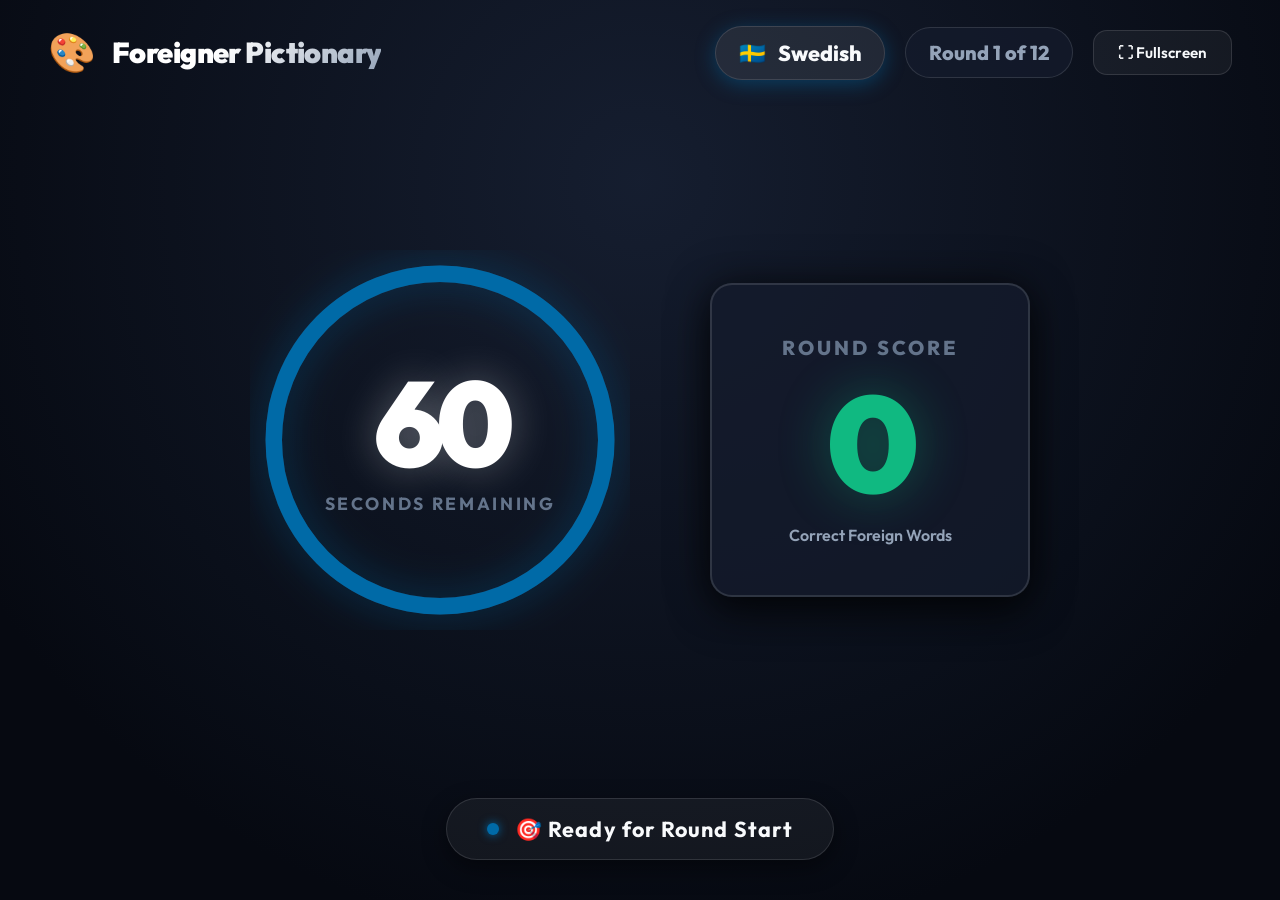
==== display.html @ 97b7d01d "Host and audience screen" ====
<!DOCTYPE html>
<html lang="en" data-lang="swedish">
<head>
  <meta charset="UTF-8">
  <meta name="viewport" content="width=device-width, initial-scale=1.0">
  <title>Foreigner Pictionary — Crowd Display</title>
  <link rel="stylesheet" href="src/css/main.css">
  <link rel="stylesheet" href="src/css/display.css">
</head>
<body class="display-body">
  <!-- Top Crowd Bar -->
  <header class="crowd-header">
    <div class="crowd-brand">
      <span style="font-size: 2.4rem;">🎨</span>
      <div>
        <h1 class="crowd-title">Foreigner Pictionary</h1>
      </div>
    </div>

    <div style="display: flex; align-items: center; gap: 1.25rem;">
      <!-- Dynamic Language Theme Badge -->
      <div class="crowd-language-badge" id="crowd-lang-badge">
        <span>🇸🇪</span>
        <span>Swedish</span>
      </div>

      <!-- Current Round Number Pill -->
      <div class="crowd-round-pill" id="crowd-round-pill">
        Round 1 of 12
      </div>

      <!-- Fullscreen Button -->
      <button id="btn-fullscreen" class="btn btn-glass" title="Toggle Fullscreen (F)">
        ⛶ Fullscreen
      </button>
    </div>
  </header>

  <!-- Center Stage: Giant Countdown Timer & Scoreboard -->
  <main class="crowd-stage">
    <!-- Giant Radial Countdown Timer -->
    <div class="timer-radial-container">
      <svg class="timer-svg" viewBox="0 0 320 320">
        <!-- Background Track -->
        <circle class="timer-circle-bg" cx="160" cy="160" r="140"></circle>
        <!-- Animated Progress Circle -->
        <circle id="timer-circle-progress" class="timer-circle-progress" cx="160" cy="160" r="140"></circle>
      </svg>

      <!-- Center Number Overlay -->
      <div class="timer-content-overlay">
        <div class="timer-digits" id="crowd-timer-digits">60</div>
        <div class="timer-subtext">Seconds Remaining</div>
      </div>
    </div>

    <!-- Massive Score Card Widget -->
    <div class="crowd-score-card">
      <div class="score-title">Round Score</div>
      <div class="score-number" id="crowd-score-number">0</div>
      <div class="score-sublabel">Correct Foreign Words</div>

      <!-- Floating Burst Particle Container for Score Celebrations -->
      <div class="score-burst-container" id="score-burst-container"></div>
    </div>
  </main>

  <!-- Footer Live Status Ribbon -->
  <footer class="crowd-footer">
    <div class="status-ribbon" id="crowd-status-text">
      <span class="status-dot"></span>
      <span>🎯 Ready for Round Start</span>
    </div>
  </footer>

  <script type="module" src="src/js/display-ui.js"></script>
</body>
</html>
---- src/css/main.css ----
@import url('https://fonts.googleapis.com/css2?family=Outfit:wght@300;400;500;600;700;800;900&display=swap');
@import url('./variables.css');

*, *::before, *::after {
  box-sizing: border-box;
  margin: 0;
  padding: 0;
  -webkit-font-smoothing: antialiased;
}

body {
  font-family: var(--font-family);
  background-color: var(--bg-main);
  background-image: var(--bg-gradient);
  background-attachment: fixed;
  color: var(--text-primary);
  min-height: 100vh;
  display: flex;
  flex-direction: column;
  overflow-x: hidden;
  line-height: 1.5;
}

/* Glassmorphism Surface Utility */
.glass-panel {
  background: var(--surface-card);
  backdrop-filter: blur(16px);
  -webkit-backdrop-filter: blur(16px);
  border: 1px solid var(--surface-glass-border);
  border-radius: var(--radius-lg);
  box-shadow: var(--shadow-md);
}

/* Common Header Bar */
.app-header {
  display: flex;
  align-items: center;
  justify-content: space-between;
  padding: 1rem 2rem;
  border-bottom: 1px solid var(--surface-glass-border);
  background: rgba(11, 15, 25, 0.7);
  backdrop-filter: blur(12px);
  position: sticky;
  top: 0;
  z-index: 50;
}

.brand-section {
  display: flex;
  align-items: center;
  gap: 0.75rem;
}

.brand-icon {
  font-size: 1.8rem;
  filter: drop-shadow(0 2px 8px var(--current-glow));
}

.brand-title {
  font-size: 1.25rem;
  font-weight: 800;
  letter-spacing: -0.02em;
  background: linear-gradient(135deg, #ffffff 40%, #94a3b8 100%);
  -webkit-background-clip: text;
  -webkit-text-fill-color: transparent;
}

.brand-subtitle {
  font-size: 0.75rem;
  color: var(--text-muted);
  text-transform: uppercase;
  letter-spacing: 0.1em;
  font-weight: 600;
}

/* Buttons */
.btn {
  display: inline-flex;
  align-items: center;
  justify-content: center;
  gap: 0.5rem;
  font-family: var(--font-family);
  font-weight: 600;
  font-size: 0.95rem;
  padding: 0.75rem 1.5rem;
  border-radius: var(--radius-md);
  border: none;
  cursor: pointer;
  transition: all var(--transition-fast);
  text-decoration: none;
  user-select: none;
}

.btn:active {
  transform: scale(0.97);
}

.btn-primary {
  background: var(--current-gradient);
  color: white;
  box-shadow: 0 4px 16px var(--current-glow);
}

.btn-primary:hover {
  filter: brightness(1.15);
  box-shadow: 0 6px 24px var(--current-glow);
  transform: translateY(-2px);
}

.btn-glass {
  background: var(--surface-glass);
  color: var(--text-primary);
  border: 1px solid var(--surface-glass-border);
}

.btn-glass:hover {
  background: var(--surface-glass-hover);
  border-color: rgba(255, 255, 255, 0.25);
  transform: translateY(-1px);
}

.btn-success {
  background: linear-gradient(135deg, #059669 0%, #10b981 100%);
  color: white;
  box-shadow: 0 4px 20px var(--color-success-glow);
}

.btn-success:hover {
  filter: brightness(1.15);
  box-shadow: 0 8px 28px var(--color-success-glow);
  transform: translateY(-2px);
}

.btn-skip {
  background: linear-gradient(135deg, #d97706 0%, #f59e0b 100%);
  color: white;
  box-shadow: 0 4px 20px var(--color-warning-glow);
}

.btn-skip:hover {
  filter: brightness(1.15);
  box-shadow: 0 8px 28px var(--color-warning-glow);
  transform: translateY(-2px);
}

.btn-danger {
  background: linear-gradient(135deg, #dc2626 0%, #ef4444 100%);
  color: white;
  box-shadow: 0 4px 20px var(--color-danger-glow);
}

.btn-danger:hover {
  filter: brightness(1.15);
  transform: translateY(-2px);
}

/* Badges and Tags */
.badge {
  display: inline-flex;
  align-items: center;
  gap: 0.4rem;
  padding: 0.35rem 0.85rem;
  border-radius: var(--radius-full);
  font-size: 0.85rem;
  font-weight: 700;
  letter-spacing: 0.03em;
  background: var(--surface-glass);
  border: 1px solid var(--surface-glass-border);
  color: var(--text-primary);
}

.badge-flag {
  font-size: 1.1rem;
}

/* Modal Overlay */
.modal-overlay {
  position: fixed;
  inset: 0;
  background: rgba(0, 0, 0, 0.8);
  backdrop-filter: blur(8px);
  display: flex;
  align-items: center;
  justify-content: center;
  z-index: 100;
  opacity: 0;
  pointer-events: none;
  transition: opacity var(--transition-normal);
  padding: 1rem;
}

.modal-overlay.active {
  opacity: 1;
  pointer-events: auto;
}

.modal-container {
  background: var(--surface-elevated);
  border: 1px solid var(--surface-glass-border);
  border-radius: var(--radius-lg);
  width: 100%;
  max-width: 680px;
  max-height: 85vh;
  display: flex;
  flex-direction: column;
  overflow: hidden;
  box-shadow: var(--shadow-lg);
  transform: scale(0.94);
  transition: transform var(--transition-bounce);
}

.modal-overlay.active .modal-container {
  transform: scale(1);
}

.modal-header {
  display: flex;
  align-items: center;
  justify-content: space-between;
  padding: 1.25rem 1.5rem;
  border-bottom: 1px solid var(--surface-glass-border);
}

.modal-body {
  padding: 1.5rem;
  overflow-y: auto;
}

/* Pulse animation utility */
@keyframes pulseGlow {
  0%, 100% {
    box-shadow: 0 0 15px var(--current-glow);
  }
  50% {
    box-shadow: 0 0 35px var(--current-glow);
  }
}

@keyframes floatUpFade {
  0% {
    opacity: 0;
    transform: translateY(20px) scale(0.8);
  }
  20% {
    opacity: 1;
    transform: translateY(0px) scale(1.2);
  }
  80% {
    opacity: 1;
    transform: translateY(-40px) scale(1);
  }
  100% {
    opacity: 0;
    transform: translateY(-70px) scale(0.8);
  }
}
---- src/css/display.css ----
/* Crowd, Guesser & Spectator View Styles */

.display-body {
  height: 100vh;
  width: 100vw;
  overflow: hidden;
  display: flex;
  flex-direction: column;
  justify-content: space-between;
  background: #060911;
  background-image: 
    radial-gradient(circle at 50% 20%, rgba(23, 32, 51, 0.9) 0%, #060911 80%),
    radial-gradient(circle at 10% 90%, var(--current-glow) 0%, transparent 40%),
    radial-gradient(circle at 90% 90%, var(--current-glow) 0%, transparent 40%);
  user-select: none;
}

/* Header Info on Crowd Screen */
.crowd-header {
  display: flex;
  align-items: center;
  justify-content: space-between;
  padding: 1.5rem 3rem;
  z-index: 10;
}

.crowd-brand {
  display: flex;
  align-items: center;
  gap: 1rem;
}

.crowd-title {
  font-size: 1.8rem;
  font-weight: 900;
  letter-spacing: -0.02em;
  background: linear-gradient(135deg, #ffffff 40%, #94a3b8 100%);
  -webkit-background-clip: text;
  -webkit-text-fill-color: transparent;
}

.crowd-language-badge {
  font-size: 1.35rem;
  padding: 0.6rem 1.4rem;
  border-radius: var(--radius-full);
  background: rgba(255, 255, 255, 0.08);
  border: 1.5px solid var(--surface-glass-border);
  box-shadow: 0 4px 20px var(--current-glow);
  display: flex;
  align-items: center;
  gap: 0.75rem;
  font-weight: 800;
}

.crowd-round-pill {
  font-size: 1.25rem;
  font-weight: 800;
  color: var(--text-secondary);
  background: var(--surface-card);
  border: 1px solid var(--surface-glass-border);
  padding: 0.6rem 1.4rem;
  border-radius: var(--radius-full);
}

/* Main Display Center Stage */
.crowd-stage {
  flex: 1;
  display: flex;
  align-items: center;
  justify-content: center;
  gap: 5rem;
  padding: 1rem 3rem;
  position: relative;
}

/* Timer Radial Widget */
.timer-radial-container {
  position: relative;
  width: 380px;
  height: 380px;
  display: flex;
  align-items: center;
  justify-content: center;
}

.timer-svg {
  width: 100%;
  height: 100%;
  transform: rotate(-90deg);
}

.timer-circle-bg {
  fill: none;
  stroke: rgba(255, 255, 255, 0.07);
  stroke-width: 14;
}

.timer-circle-progress {
  fill: none;
  stroke: var(--current-primary);
  stroke-width: 14;
  stroke-linecap: round;
  stroke-dasharray: 880;
  stroke-dashoffset: 0;
  transition: stroke-dashoffset 0.25s linear, stroke 0.3s ease;
  filter: drop-shadow(0 0 16px var(--current-glow));
}

.timer-circle-progress.warning {
  stroke: var(--color-warning);
  filter: drop-shadow(0 0 20px var(--color-warning-glow));
}

.timer-circle-progress.danger {
  stroke: var(--color-danger);
  filter: drop-shadow(0 0 26px var(--color-danger-glow));
  animation: timerDangerPulse 0.6s infinite alternate;
}

@keyframes timerDangerPulse {
  0% {
    stroke-width: 14;
    filter: drop-shadow(0 0 15px var(--color-danger-glow));
  }
  100% {
    stroke-width: 18;
    filter: drop-shadow(0 0 35px var(--color-danger-glow));
  }
}

.timer-content-overlay {
  position: absolute;
  inset: 0;
  display: flex;
  flex-direction: column;
  align-items: center;
  justify-content: center;
  text-align: center;
}

.timer-digits {
  font-size: 7.5rem;
  font-weight: 900;
  line-height: 1;
  font-variant-numeric: tabular-nums;
  letter-spacing: -0.04em;
  color: #ffffff;
  text-shadow: 0 0 40px rgba(255, 255, 255, 0.3);
}

.timer-digits.warning {
  color: #fbbf24;
  text-shadow: 0 0 40px var(--color-warning-glow);
}

.timer-digits.danger {
  color: #f87171;
  text-shadow: 0 0 50px var(--color-danger-glow);
  animation: dangerShake 0.4s infinite ease-in-out;
}

@keyframes dangerShake {
  0%, 100% { transform: translateX(0); }
  25% { transform: translateX(-3px); }
  75% { transform: translateX(3px); }
}

.timer-subtext {
  font-size: 1.1rem;
  font-weight: 700;
  letter-spacing: 0.15em;
  text-transform: uppercase;
  color: var(--text-muted);
  margin-top: 0.5rem;
}

/* Massive Score Card Widget */
.crowd-score-card {
  background: var(--surface-card);
  border: 2px solid var(--surface-glass-border);
  border-radius: var(--radius-lg);
  padding: 3rem 4rem;
  display: flex;
  flex-direction: column;
  align-items: center;
  justify-content: center;
  min-width: 320px;
  box-shadow: var(--shadow-lg), 0 0 40px rgba(0, 0, 0, 0.5);
  position: relative;
  overflow: hidden;
}

.score-title {
  font-size: 1.25rem;
  font-weight: 800;
  text-transform: uppercase;
  letter-spacing: 0.15em;
  color: var(--text-muted);
}

.score-number {
  font-size: 8.5rem;
  font-weight: 900;
  line-height: 1;
  letter-spacing: -0.05em;
  color: var(--color-success);
  text-shadow: 0 0 50px var(--color-success-glow);
  margin: 0.75rem 0;
  transition: transform 0.2s cubic-bezier(0.34, 1.56, 0.64, 1);
}

.score-number.bump {
  transform: scale(1.3);
  color: #34d399;
}

.score-sublabel {
  font-size: 1rem;
  font-weight: 600;
  color: var(--text-secondary);
}

/* Floating Celebration Effect */
.score-burst-container {
  position: absolute;
  inset: 0;
  pointer-events: none;
  overflow: hidden;
}

.burst-text {
  position: absolute;
  top: 40%;
  left: 50%;
  transform: translate(-50%, -50%);
  font-size: 3rem;
  font-weight: 900;
  color: #10b981;
  text-shadow: 0 0 30px #10b981;
  animation: floatUpFade 1.2s ease-out forwards;
}

/* Footer Status Banner */
.crowd-footer {
  padding: 1.5rem 3rem 2.5rem;
  display: flex;
  justify-content: center;
  align-items: center;
}

.status-ribbon {
  background: rgba(255, 255, 255, 0.05);
  border: 1px solid var(--surface-glass-border);
  padding: 0.85rem 2.5rem;
  border-radius: var(--radius-full);
  font-size: 1.35rem;
  font-weight: 700;
  letter-spacing: 0.05em;
  color: var(--text-primary);
  display: flex;
  align-items: center;
  gap: 1rem;
  box-shadow: var(--shadow-md);
}

.status-dot {
  width: 12px;
  height: 12px;
  border-radius: 50%;
  background: var(--current-primary);
  box-shadow: 0 0 10px var(--current-primary);
}

.status-dot.active {
  animation: dotPulse 1s infinite alternate;
}

@keyframes dotPulse {
  0% { transform: scale(0.9); opacity: 0.7; }
  100% { transform: scale(1.4); opacity: 1; }
}

@media (max-width: 900px) {
  .crowd-stage {
    flex-direction: column;
    gap: 2rem;
  }
  .timer-radial-container {
    width: 260px;
    height: 260px;
  }
  .timer-digits {
    font-size: 5rem;
  }
  .score-number {
    font-size: 6rem;
  }
  .crowd-score-card {
    padding: 2rem;
  }
}
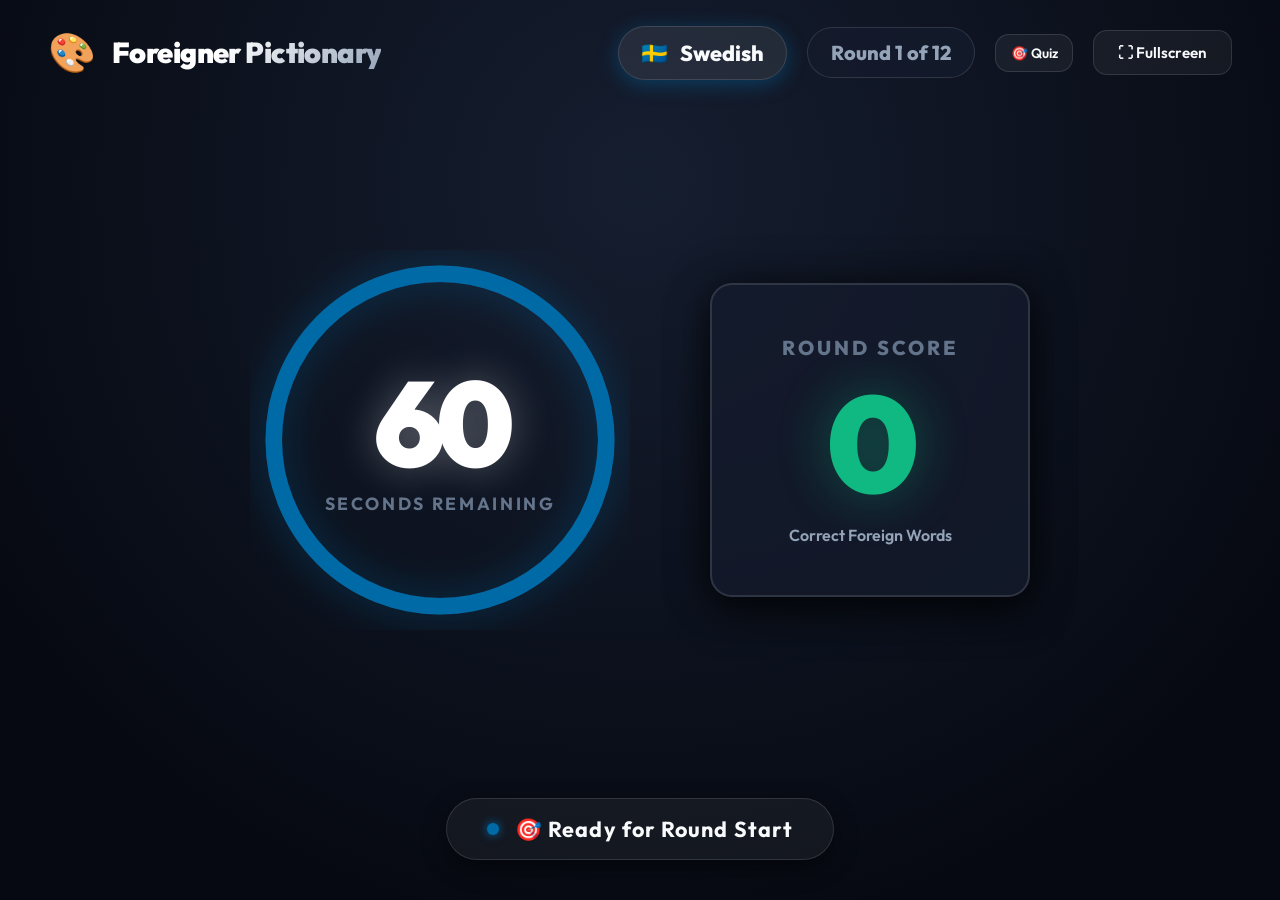
==== commit 21a653c7: "Quiz screens" ====
--- a/display.html
+++ b/display.html
@@ -28,6 +28,10 @@
       <div class="crowd-round-pill" id="crowd-round-pill">
         Round 1 of 12
       </div>
+
+      <a href="quiz.html" class="btn btn-glass" style="padding: 0.5rem 0.9rem; font-size: 0.85rem;" title="Go to Games Night Quiz Screen">
+        🎯 Quiz
+      </a>
 
       <!-- Fullscreen Button -->
       <button id="btn-fullscreen" class="btn btn-glass" title="Toggle Fullscreen (F)">
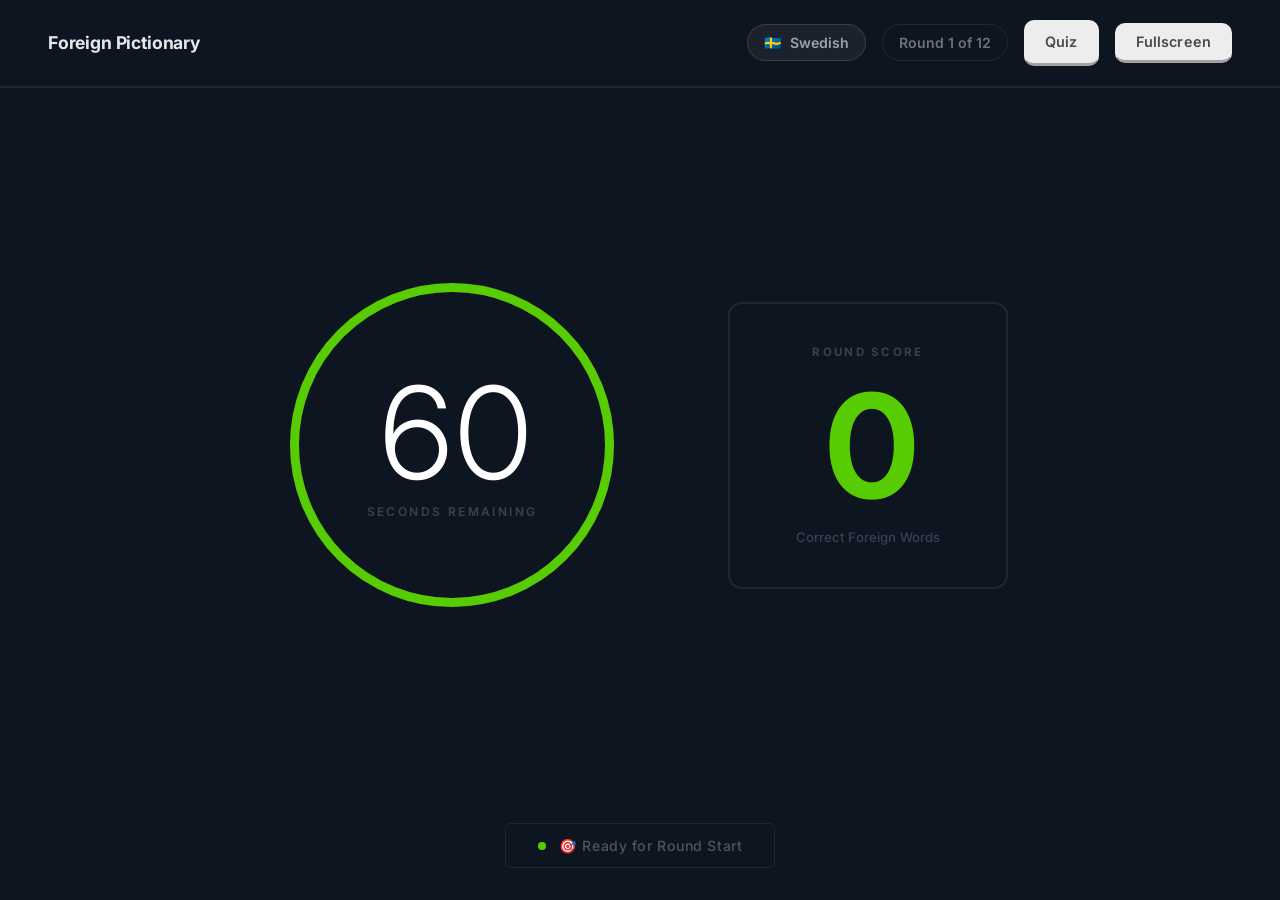
==== commit 2abfd70d: "Manual Css bug fixes" ====
--- a/display.html
+++ b/display.html
@@ -11,16 +11,14 @@
   <!-- Top Crowd Bar -->
   <header class="crowd-header">
     <div class="crowd-brand">
-      <span style="font-size: 2.4rem;">🎨</span>
       <div>
-        <h1 class="crowd-title">Foreigner Pictionary</h1>
+        <h1 class="crowd-title">Foreign Pictionary</h1>
       </div>
     </div>
 
-    <div style="display: flex; align-items: center; gap: 1.25rem;">
+    <div style="display: flex; align-items: center; gap: 1rem;">
       <!-- Dynamic Language Theme Badge -->
       <div class="crowd-language-badge" id="crowd-lang-badge">
-        <span>🇸🇪</span>
         <span>Swedish</span>
       </div>
 
@@ -29,13 +27,13 @@
         Round 1 of 12
       </div>
 
-      <a href="quiz.html" class="btn btn-glass" style="padding: 0.5rem 0.9rem; font-size: 0.85rem;" title="Go to Games Night Quiz Screen">
-        🎯 Quiz
+      <a href="quiz.html" class="btn btn-glass" title="Quiz Screen">
+        Quiz
       </a>
 
       <!-- Fullscreen Button -->
       <button id="btn-fullscreen" class="btn btn-glass" title="Toggle Fullscreen (F)">
-        ⛶ Fullscreen
+        Fullscreen
       </button>
     </div>
   </header>
@@ -73,7 +71,7 @@
   <footer class="crowd-footer">
     <div class="status-ribbon" id="crowd-status-text">
       <span class="status-dot"></span>
-      <span>🎯 Ready for Round Start</span>
+      <span>Ready for round start</span>
     </div>
   </footer>
 
--- a/src/css/main.css
+++ b/src/css/main.css
@@ -1,7 +1,9 @@
-@import url('https://fonts.googleapis.com/css2?family=Outfit:wght@300;400;500;600;700;800;900&display=swap');
+@import url('https://fonts.googleapis.com/css2?family=Inter:wght@400;500;600;700&display=swap');
 @import url('./variables.css');
 
-*, *::before, *::after {
+*,
+*::before,
+*::after {
   box-sizing: border-box;
   margin: 0;
   padding: 0;
@@ -11,35 +13,37 @@
 body {
   font-family: var(--font-family);
   background-color: var(--bg-main);
-  background-image: var(--bg-gradient);
-  background-attachment: fixed;
   color: var(--text-primary);
   min-height: 100vh;
   display: flex;
   flex-direction: column;
   overflow-x: hidden;
-  line-height: 1.5;
-}
-
-/* Glassmorphism Surface Utility */
+  /* Larger base for busy indoor reading */
+  line-height: 1.55;
+  font-size: 16px;
+  font-weight: 400;
+}
+
+/* --------------------------------------------------------------------------
+   Surface — subtle card with a bottom shadow (Duolingo depth style)
+   -------------------------------------------------------------------------- */
 .glass-panel {
   background: var(--surface-card);
-  backdrop-filter: blur(16px);
-  -webkit-backdrop-filter: blur(16px);
-  border: 1px solid var(--surface-glass-border);
+  border: 1px solid var(--surface-line);
   border-radius: var(--radius-lg);
-  box-shadow: var(--shadow-md);
-}
-
-/* Common Header Bar */
+  box-shadow: 0 2px 0 rgba(0, 0, 0, 0.35);
+}
+
+/* --------------------------------------------------------------------------
+   App header — compact but high contrast
+   -------------------------------------------------------------------------- */
 .app-header {
   display: flex;
   align-items: center;
   justify-content: space-between;
-  padding: 1rem 2rem;
-  border-bottom: 1px solid var(--surface-glass-border);
-  background: rgba(11, 15, 25, 0.7);
-  backdrop-filter: blur(12px);
+  padding: 0.75rem 2rem;
+  border-bottom: 2px solid var(--surface-line);
+  background: var(--bg-main);
   position: sticky;
   top: 0;
   z-index: 50;
@@ -51,134 +55,144 @@
   gap: 0.75rem;
 }
 
-.brand-icon {
-  font-size: 1.8rem;
-  filter: drop-shadow(0 2px 8px var(--current-glow));
-}
-
 .brand-title {
-  font-size: 1.25rem;
+  font-size: 1.05rem;
   font-weight: 800;
-  letter-spacing: -0.02em;
-  background: linear-gradient(135deg, #ffffff 40%, #94a3b8 100%);
-  -webkit-background-clip: text;
-  -webkit-text-fill-color: transparent;
+  letter-spacing: -0.01em;
+  color: var(--text-primary);
 }
 
 .brand-subtitle {
-  font-size: 0.75rem;
+  font-size: 0.7rem;
   color: var(--text-muted);
+  letter-spacing: 0.05em;
+  font-weight: 500;
   text-transform: uppercase;
-  letter-spacing: 0.1em;
-  font-weight: 600;
-}
-
-/* Buttons */
+}
+
+/* --------------------------------------------------------------------------
+   Buttons — Duolingo style: solid fill, bottom shadow for depth, rounded
+   -------------------------------------------------------------------------- */
 .btn {
   display: inline-flex;
   align-items: center;
   justify-content: center;
-  gap: 0.5rem;
+  gap: 0.4rem;
   font-family: var(--font-family);
   font-weight: 600;
-  font-size: 0.95rem;
-  padding: 0.75rem 1.5rem;
+  font-size: 0.9rem;
+  padding: 0.6rem 1.25rem;
   border-radius: var(--radius-md);
   border: none;
   cursor: pointer;
   transition: all var(--transition-fast);
   text-decoration: none;
   user-select: none;
+  letter-spacing: 0.01em;
+  background: var(--surface-elevated);
+  color: var(--text-primary);
+  /* Duolingo's signature bottom-border shadow */
+  border-bottom: 3px solid rgba(0, 0, 0, 0.35);
+}
+
+.btn:hover {
+  filter: brightness(1.1);
 }
 
 .btn:active {
-  transform: scale(0.97);
-}
-
+  transform: translateY(2px);
+  border-bottom-width: 1px;
+}
+
+/* Primary — green */
 .btn-primary {
-  background: var(--current-gradient);
-  color: white;
-  box-shadow: 0 4px 16px var(--current-glow);
+  background: var(--color-green);
+  color: #fdfdfd;
+  border-bottom-color: #3d8f02;
 }
 
 .btn-primary:hover {
-  filter: brightness(1.15);
-  box-shadow: 0 6px 24px var(--current-glow);
-  transform: translateY(-2px);
-}
-
+  background: #63dd02;
+  filter: none;
+}
+
+/* Glass/secondary — neutral */
 .btn-glass {
-  background: var(--surface-glass);
-  color: var(--text-primary);
-  border: 1px solid var(--surface-glass-border);
+  background: var(--surface-elevated);
+  color: var(--text-secondary);
+  border: 1px solid var(--surface-line);
+  border-bottom: 3px solid rgba(49, 49, 49, 0.4);
 }
 
 .btn-glass:hover {
-  background: var(--surface-glass-hover);
-  border-color: rgba(255, 255, 255, 0.25);
-  transform: translateY(-1px);
-}
-
+  color: var(--text-primary);
+  background: #808489;
+  filter: none;
+}
+
+/* Success — green tinted (same family as primary) */
 .btn-success {
-  background: linear-gradient(135deg, #059669 0%, #10b981 100%);
-  color: white;
-  box-shadow: 0 4px 20px var(--color-success-glow);
+  background: var(--color-green-dim);
+  color: var(--color-green);
+  border: 1px solid var(--color-green-border);
+  border-bottom: 3px solid rgba(88, 204, 2, 0.2);
 }
 
 .btn-success:hover {
-  filter: brightness(1.15);
-  box-shadow: 0 8px 28px var(--color-success-glow);
-  transform: translateY(-2px);
-}
-
+  background: rgba(88, 204, 2, 0.22);
+  filter: none;
+}
+
+/* Skip — gold */
 .btn-skip {
-  background: linear-gradient(135deg, #d97706 0%, #f59e0b 100%);
-  color: white;
-  box-shadow: 0 4px 20px var(--color-warning-glow);
+  background: var(--color-gold-dim);
+  color: var(--color-gold);
+  border: 1px solid var(--color-gold-border);
+  border-bottom: 3px solid rgba(255, 217, 0, 0.2);
 }
 
 .btn-skip:hover {
-  filter: brightness(1.15);
-  box-shadow: 0 8px 28px var(--color-warning-glow);
-  transform: translateY(-2px);
-}
-
+  background: rgba(255, 217, 0, 0.2);
+  filter: none;
+}
+
+/* Danger — red */
 .btn-danger {
-  background: linear-gradient(135deg, #dc2626 0%, #ef4444 100%);
-  color: white;
-  box-shadow: 0 4px 20px var(--color-danger-glow);
+  background: var(--color-red-dim);
+  color: var(--color-red);
+  border: 1px solid var(--color-red-border);
+  border-bottom: 3px solid rgba(255, 75, 75, 0.2);
 }
 
 .btn-danger:hover {
-  filter: brightness(1.15);
-  transform: translateY(-2px);
-}
-
-/* Badges and Tags */
+  background: rgba(255, 75, 75, 0.2);
+  filter: none;
+}
+
+/* --------------------------------------------------------------------------
+   Badges
+   -------------------------------------------------------------------------- */
 .badge {
   display: inline-flex;
   align-items: center;
-  gap: 0.4rem;
-  padding: 0.35rem 0.85rem;
+  gap: 0.35rem;
+  padding: 0.3rem 0.75rem;
   border-radius: var(--radius-full);
-  font-size: 0.85rem;
-  font-weight: 700;
-  letter-spacing: 0.03em;
-  background: var(--surface-glass);
-  border: 1px solid var(--surface-glass-border);
-  color: var(--text-primary);
-}
-
-.badge-flag {
-  font-size: 1.1rem;
-}
-
-/* Modal Overlay */
+  font-size: 0.82rem;
+  font-weight: 600;
+  letter-spacing: 0.02em;
+  background: var(--surface-elevated);
+  border: 1px solid var(--surface-line);
+  color: var(--text-secondary);
+}
+
+/* --------------------------------------------------------------------------
+   Modal
+   -------------------------------------------------------------------------- */
 .modal-overlay {
   position: fixed;
   inset: 0;
   background: rgba(0, 0, 0, 0.8);
-  backdrop-filter: blur(8px);
   display: flex;
   align-items: center;
   justify-content: center;
@@ -196,7 +210,7 @@
 
 .modal-container {
   background: var(--surface-elevated);
-  border: 1px solid var(--surface-glass-border);
+  border: 1px solid var(--surface-line);
   border-radius: var(--radius-lg);
   width: 100%;
   max-width: 680px;
@@ -205,20 +219,20 @@
   flex-direction: column;
   overflow: hidden;
   box-shadow: var(--shadow-lg);
-  transform: scale(0.94);
-  transition: transform var(--transition-bounce);
+  transform: translateY(10px);
+  transition: transform var(--transition-normal);
 }
 
 .modal-overlay.active .modal-container {
-  transform: scale(1);
+  transform: translateY(0);
 }
 
 .modal-header {
   display: flex;
   align-items: center;
   justify-content: space-between;
-  padding: 1.25rem 1.5rem;
-  border-bottom: 1px solid var(--surface-glass-border);
+  padding: 1.1rem 1.5rem;
+  border-bottom: 1px solid var(--surface-line);
 }
 
 .modal-body {
@@ -226,31 +240,27 @@
   overflow-y: auto;
 }
 
-/* Pulse animation utility */
-@keyframes pulseGlow {
-  0%, 100% {
-    box-shadow: 0 0 15px var(--current-glow);
-  }
-  50% {
-    box-shadow: 0 0 35px var(--current-glow);
-  }
-}
-
+/* --------------------------------------------------------------------------
+   Utility animation
+   -------------------------------------------------------------------------- */
 @keyframes floatUpFade {
   0% {
     opacity: 0;
-    transform: translateY(20px) scale(0.8);
-  }
+    transform: translateY(10px);
+  }
+
   20% {
     opacity: 1;
-    transform: translateY(0px) scale(1.2);
-  }
+    transform: translateY(0);
+  }
+
   80% {
     opacity: 1;
-    transform: translateY(-40px) scale(1);
-  }
+    transform: translateY(-24px);
+  }
+
   100% {
     opacity: 0;
-    transform: translateY(-70px) scale(0.8);
-  }
-}
+    transform: translateY(-40px);
+  }
+}
--- a/src/css/display.css
+++ b/src/css/display.css
@@ -1,4 +1,4 @@
-/* Crowd, Guesser & Spectator View Styles */
+/* Crowd / Guesser Display — Duolingo palette, indoor-optimised */
 
 .display-body {
   height: 100vh;
@@ -7,77 +7,76 @@
   display: flex;
   flex-direction: column;
   justify-content: space-between;
-  background: #060911;
-  background-image: 
-    radial-gradient(circle at 50% 20%, rgba(23, 32, 51, 0.9) 0%, #060911 80%),
-    radial-gradient(circle at 10% 90%, var(--current-glow) 0%, transparent 40%),
-    radial-gradient(circle at 90% 90%, var(--current-glow) 0%, transparent 40%);
+  background: #0d1520;   /* darker navy for projection screen */
   user-select: none;
 }
 
-/* Header Info on Crowd Screen */
+/* --------------------------------------------------------------------------
+   Header strip
+   -------------------------------------------------------------------------- */
 .crowd-header {
   display: flex;
   align-items: center;
   justify-content: space-between;
-  padding: 1.5rem 3rem;
-  z-index: 10;
+  padding: 1.25rem 3rem;
+  border-bottom: 2px solid rgba(255, 255, 255, 0.08);
 }
 
 .crowd-brand {
   display: flex;
   align-items: center;
-  gap: 1rem;
+  gap: 0.75rem;
 }
 
 .crowd-title {
-  font-size: 1.8rem;
-  font-weight: 900;
-  letter-spacing: -0.02em;
-  background: linear-gradient(135deg, #ffffff 40%, #94a3b8 100%);
-  -webkit-background-clip: text;
-  -webkit-text-fill-color: transparent;
+  font-size: 1.1rem;
+  font-weight: 700;
+  letter-spacing: -0.01em;
+  color: #e5e7eb;
 }
 
 .crowd-language-badge {
-  font-size: 1.35rem;
-  padding: 0.6rem 1.4rem;
+  font-size: 0.88rem;
+  font-weight: 600;
+  padding: 0.4rem 1rem;
   border-radius: var(--radius-full);
-  background: rgba(255, 255, 255, 0.08);
-  border: 1.5px solid var(--surface-glass-border);
-  box-shadow: 0 4px 20px var(--current-glow);
-  display: flex;
-  align-items: center;
-  gap: 0.75rem;
-  font-weight: 800;
+  background: rgba(255, 255, 255, 0.06);
+  border: 1px solid rgba(255, 255, 255, 0.12);
+  display: flex;
+  align-items: center;
+  gap: 0.5rem;
+  color: #9ca3af;
 }
 
 .crowd-round-pill {
-  font-size: 1.25rem;
-  font-weight: 800;
-  color: var(--text-secondary);
-  background: var(--surface-card);
-  border: 1px solid var(--surface-glass-border);
-  padding: 0.6rem 1.4rem;
+  font-size: 0.88rem;
+  font-weight: 600;
+  color: #6b7280;
+  background: transparent;
+  border: 1px solid rgba(255, 255, 255, 0.08);
+  padding: 0.4rem 1rem;
   border-radius: var(--radius-full);
 }
 
-/* Main Display Center Stage */
+/* --------------------------------------------------------------------------
+   Main stage
+   -------------------------------------------------------------------------- */
 .crowd-stage {
   flex: 1;
   display: flex;
   align-items: center;
   justify-content: center;
-  gap: 5rem;
+  gap: 6rem;
   padding: 1rem 3rem;
-  position: relative;
-}
-
-/* Timer Radial Widget */
+}
+
+/* --------------------------------------------------------------------------
+   Timer — thin ring, weight-300 digits, large for room viewing
+   -------------------------------------------------------------------------- */
 .timer-radial-container {
   position: relative;
-  width: 380px;
-  height: 380px;
+  width: 360px;
+  height: 360px;
   display: flex;
   align-items: center;
   justify-content: center;
@@ -91,41 +90,32 @@
 
 .timer-circle-bg {
   fill: none;
-  stroke: rgba(255, 255, 255, 0.07);
-  stroke-width: 14;
+  stroke: rgba(255, 255, 255, 0.06);
+  stroke-width: 8;
 }
 
 .timer-circle-progress {
   fill: none;
-  stroke: var(--current-primary);
-  stroke-width: 14;
-  stroke-linecap: round;
+  stroke: var(--color-green);
+  stroke-width: 8;
+  stroke-linecap: butt;
   stroke-dasharray: 880;
   stroke-dashoffset: 0;
   transition: stroke-dashoffset 0.25s linear, stroke 0.3s ease;
-  filter: drop-shadow(0 0 16px var(--current-glow));
 }
 
 .timer-circle-progress.warning {
-  stroke: var(--color-warning);
-  filter: drop-shadow(0 0 20px var(--color-warning-glow));
+  stroke: var(--color-gold);
 }
 
 .timer-circle-progress.danger {
-  stroke: var(--color-danger);
-  filter: drop-shadow(0 0 26px var(--color-danger-glow));
-  animation: timerDangerPulse 0.6s infinite alternate;
+  stroke: var(--color-red);
+  animation: timerDangerPulse 0.8s infinite alternate;
 }
 
 @keyframes timerDangerPulse {
-  0% {
-    stroke-width: 14;
-    filter: drop-shadow(0 0 15px var(--color-danger-glow));
-  }
-  100% {
-    stroke-width: 18;
-    filter: drop-shadow(0 0 35px var(--color-danger-glow));
-  }
+  from { opacity: 1; }
+  to   { opacity: 0.45; }
 }
 
 .timer-content-overlay {
@@ -138,89 +128,75 @@
   text-align: center;
 }
 
+/* Large digits — readable across the room */
 .timer-digits {
-  font-size: 7.5rem;
-  font-weight: 900;
+  font-size: 8rem;
+  font-weight: 300;
   line-height: 1;
   font-variant-numeric: tabular-nums;
-  letter-spacing: -0.04em;
+  letter-spacing: -0.05em;
   color: #ffffff;
-  text-shadow: 0 0 40px rgba(255, 255, 255, 0.3);
-}
-
-.timer-digits.warning {
-  color: #fbbf24;
-  text-shadow: 0 0 40px var(--color-warning-glow);
-}
-
-.timer-digits.danger {
-  color: #f87171;
-  text-shadow: 0 0 50px var(--color-danger-glow);
-  animation: dangerShake 0.4s infinite ease-in-out;
-}
-
-@keyframes dangerShake {
-  0%, 100% { transform: translateX(0); }
-  25% { transform: translateX(-3px); }
-  75% { transform: translateX(3px); }
-}
+}
+
+.timer-digits.warning { color: var(--color-gold); }
+.timer-digits.danger  { color: var(--color-red); }
 
 .timer-subtext {
-  font-size: 1.1rem;
-  font-weight: 700;
-  letter-spacing: 0.15em;
+  font-size: 0.75rem;
+  font-weight: 600;
+  letter-spacing: 0.2em;
   text-transform: uppercase;
-  color: var(--text-muted);
-  margin-top: 0.5rem;
-}
-
-/* Massive Score Card Widget */
+  color: #374151;
+  margin-top: 0.35rem;
+}
+
+/* --------------------------------------------------------------------------
+   Score card — large, bold, green — can't miss it
+   -------------------------------------------------------------------------- */
 .crowd-score-card {
-  background: var(--surface-card);
-  border: 2px solid var(--surface-glass-border);
+  background: transparent;
+  border: 2px solid rgba(255, 255, 255, 0.08);
   border-radius: var(--radius-lg);
-  padding: 3rem 4rem;
+  padding: 2.5rem 3.5rem;
   display: flex;
   flex-direction: column;
   align-items: center;
   justify-content: center;
-  min-width: 320px;
-  box-shadow: var(--shadow-lg), 0 0 40px rgba(0, 0, 0, 0.5);
+  min-width: 280px;
   position: relative;
-  overflow: hidden;
 }
 
 .score-title {
-  font-size: 1.25rem;
-  font-weight: 800;
+  font-size: 0.72rem;
+  font-weight: 700;
   text-transform: uppercase;
-  letter-spacing: 0.15em;
-  color: var(--text-muted);
-}
-
+  letter-spacing: 0.2em;
+  color: #374151;
+  margin-bottom: 0.5rem;
+}
+
+/* Score number — green, bold, massive for visibility */
 .score-number {
-  font-size: 8.5rem;
-  font-weight: 900;
+  font-size: 9rem;
+  font-weight: 700;
   line-height: 1;
-  letter-spacing: -0.05em;
-  color: var(--color-success);
-  text-shadow: 0 0 50px var(--color-success-glow);
-  margin: 0.75rem 0;
-  transition: transform 0.2s cubic-bezier(0.34, 1.56, 0.64, 1);
+  letter-spacing: -0.06em;
+  color: var(--color-green);
+  margin: 0.25rem 0;
+  transition: transform 0.15s ease;
 }
 
 .score-number.bump {
-  transform: scale(1.3);
-  color: #34d399;
+  transform: scale(1.18);
 }
 
 .score-sublabel {
-  font-size: 1rem;
-  font-weight: 600;
-  color: var(--text-secondary);
-}
-
-/* Floating Celebration Effect */
+  font-size: 0.82rem;
+  font-weight: 500;
+  color: #374151;
+  margin-top: 0.3rem;
+}
+
 .score-burst-container {
   position: absolute;
   inset: 0;
@@ -233,51 +209,51 @@
   top: 40%;
   left: 50%;
   transform: translate(-50%, -50%);
-  font-size: 3rem;
-  font-weight: 900;
-  color: #10b981;
-  text-shadow: 0 0 30px #10b981;
+  font-size: 2.5rem;
+  font-weight: 700;
+  color: var(--color-green);
   animation: floatUpFade 1.2s ease-out forwards;
 }
 
-/* Footer Status Banner */
+/* --------------------------------------------------------------------------
+   Footer
+   -------------------------------------------------------------------------- */
 .crowd-footer {
-  padding: 1.5rem 3rem 2.5rem;
+  padding: 1.25rem 3rem 2rem;
   display: flex;
   justify-content: center;
   align-items: center;
 }
 
 .status-ribbon {
-  background: rgba(255, 255, 255, 0.05);
-  border: 1px solid var(--surface-glass-border);
-  padding: 0.85rem 2.5rem;
-  border-radius: var(--radius-full);
-  font-size: 1.35rem;
-  font-weight: 700;
-  letter-spacing: 0.05em;
-  color: var(--text-primary);
-  display: flex;
-  align-items: center;
-  gap: 1rem;
-  box-shadow: var(--shadow-md);
+  background: transparent;
+  border: 1px solid rgba(255, 255, 255, 0.07);
+  padding: 0.65rem 2rem;
+  border-radius: var(--radius-sm);
+  font-size: 0.88rem;
+  font-weight: 500;
+  letter-spacing: 0.04em;
+  color: #4b5563;
+  display: flex;
+  align-items: center;
+  gap: 0.85rem;
 }
 
 .status-dot {
-  width: 12px;
-  height: 12px;
+  width: 8px;
+  height: 8px;
   border-radius: 50%;
-  background: var(--current-primary);
-  box-shadow: 0 0 10px var(--current-primary);
+  background: var(--color-green);
+  flex-shrink: 0;
 }
 
 .status-dot.active {
-  animation: dotPulse 1s infinite alternate;
+  animation: dotPulse 1.2s infinite alternate;
 }
 
 @keyframes dotPulse {
-  0% { transform: scale(0.9); opacity: 0.7; }
-  100% { transform: scale(1.4); opacity: 1; }
+  from { opacity: 0.3; }
+  to   { opacity: 1; }
 }
 
 @media (max-width: 900px) {
@@ -286,16 +262,10 @@
     gap: 2rem;
   }
   .timer-radial-container {
-    width: 260px;
-    height: 260px;
+    width: 250px;
+    height: 250px;
   }
-  .timer-digits {
-    font-size: 5rem;
-  }
-  .score-number {
-    font-size: 6rem;
-  }
-  .crowd-score-card {
-    padding: 2rem;
-  }
-}
+  .timer-digits { font-size: 5.5rem; }
+  .score-number { font-size: 6rem; }
+  .crowd-score-card { padding: 1.5rem 2rem; }
+}
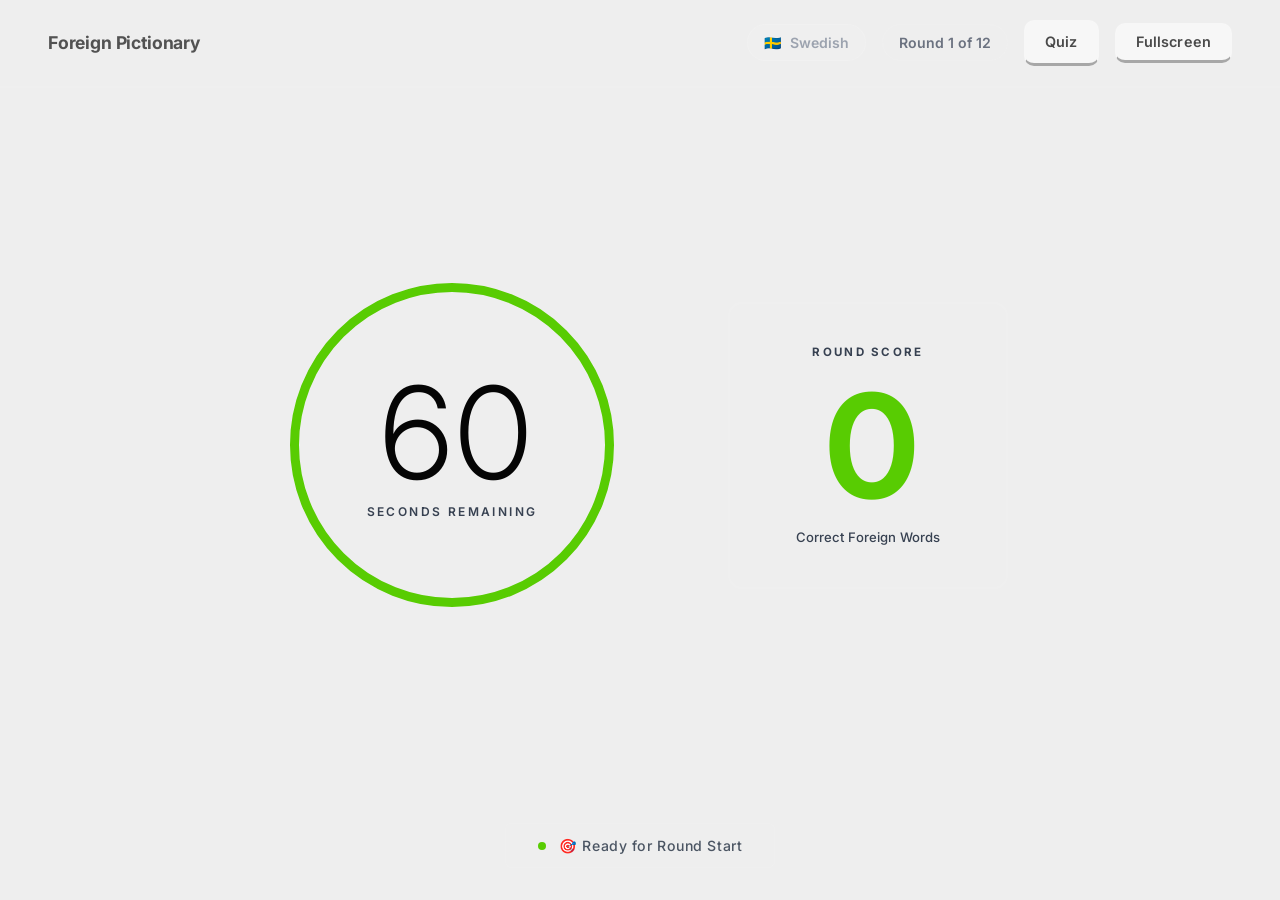
==== commit 39ded4a7: "final touches" ====
--- a/display.html
+++ b/display.html
@@ -1,5 +1,6 @@
 <!DOCTYPE html>
 <html lang="en" data-lang="swedish">
+
 <head>
   <meta charset="UTF-8">
   <meta name="viewport" content="width=device-width, initial-scale=1.0">
@@ -7,6 +8,7 @@
   <link rel="stylesheet" href="src/css/main.css">
   <link rel="stylesheet" href="src/css/display.css">
 </head>
+
 <body class="display-body">
   <!-- Top Crowd Bar -->
   <header class="crowd-header">
@@ -77,4 +79,5 @@
 
   <script type="module" src="src/js/display-ui.js"></script>
 </body>
-</html>
+
+</html>
--- a/src/css/main.css
+++ b/src/css/main.css
@@ -126,7 +126,7 @@
 
 .btn-glass:hover {
   color: var(--text-primary);
-  background: #808489;
+  background: #e5e5e5;
   filter: none;
 }
 
@@ -231,7 +231,7 @@
   display: flex;
   align-items: center;
   justify-content: space-between;
-  padding: 1.1rem 1.5rem;
+  padding: 1.1rem 1.5rem 0.5rem 1.5rem;
   border-bottom: 1px solid var(--surface-line);
 }
 
--- a/src/css/display.css
+++ b/src/css/display.css
@@ -7,7 +7,8 @@
   display: flex;
   flex-direction: column;
   justify-content: space-between;
-  background: #0d1520;   /* darker navy for projection screen */
+  background: #eeeeee;
+  /* darker navy for projection screen */
   user-select: none;
 }
 
@@ -32,7 +33,7 @@
   font-size: 1.1rem;
   font-weight: 700;
   letter-spacing: -0.01em;
-  color: #e5e7eb;
+  color: #525252;
 }
 
 .crowd-language-badge {
@@ -114,8 +115,13 @@
 }
 
 @keyframes timerDangerPulse {
-  from { opacity: 1; }
-  to   { opacity: 0.45; }
+  from {
+    opacity: 1;
+  }
+
+  to {
+    opacity: 0.45;
+  }
 }
 
 .timer-content-overlay {
@@ -135,11 +141,16 @@
   line-height: 1;
   font-variant-numeric: tabular-nums;
   letter-spacing: -0.05em;
-  color: #ffffff;
-}
-
-.timer-digits.warning { color: var(--color-gold); }
-.timer-digits.danger  { color: var(--color-red); }
+  color: #050505;
+}
+
+.timer-digits.warning {
+  color: var(--color-gold);
+}
+
+.timer-digits.danger {
+  color: var(--color-red);
+}
 
 .timer-subtext {
   font-size: 0.75rem;
@@ -252,8 +263,13 @@
 }
 
 @keyframes dotPulse {
-  from { opacity: 0.3; }
-  to   { opacity: 1; }
+  from {
+    opacity: 0.3;
+  }
+
+  to {
+    opacity: 1;
+  }
 }
 
 @media (max-width: 900px) {
@@ -261,11 +277,21 @@
     flex-direction: column;
     gap: 2rem;
   }
+
   .timer-radial-container {
     width: 250px;
     height: 250px;
   }
-  .timer-digits { font-size: 5.5rem; }
-  .score-number { font-size: 6rem; }
-  .crowd-score-card { padding: 1.5rem 2rem; }
-}
+
+  .timer-digits {
+    font-size: 5.5rem;
+  }
+
+  .score-number {
+    font-size: 6rem;
+  }
+
+  .crowd-score-card {
+    padding: 1.5rem 2rem;
+  }
+}
